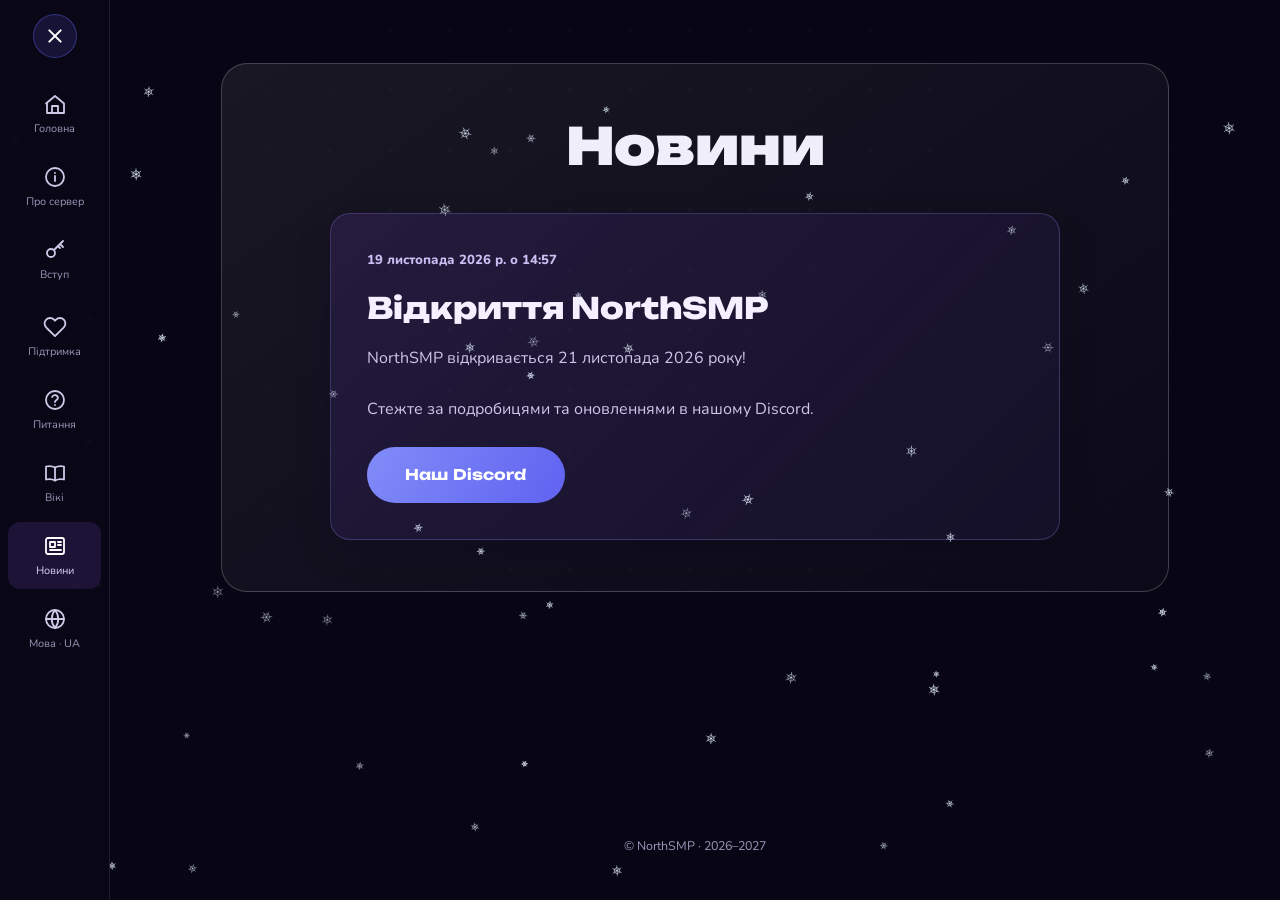
==== news.html @ 85a61bb6 "Update and rename gazeta.html to news.html" ====
<!DOCTYPE html>
<html lang="uk">
<head>
<meta charset="UTF-8"><meta name="viewport" content="width=device-width, initial-scale=1.0">
<title>Новини NorthSMP</title><meta name="theme-color" content="#0a0816"><link rel="icon" href="logo.png" type="image/png">
<link rel="preconnect" href="https://fonts.googleapis.com"><link rel="preconnect" href="https://fonts.gstatic.com" crossorigin>
<link href="https://fonts.googleapis.com/css2?family=Nunito:wght@400;600;700;800&family=Unbounded:wght@500;700;900&display=swap" rel="stylesheet">
<link rel="stylesheet" href="style.css">
</head>
<body data-page="news">
<canvas id="snow" aria-hidden="true"></canvas><div class="grain" aria-hidden="true"></div>
<div id="siteNavigation"></div>
<div class="content-shell">
<main class="content-card news-page">
<h1 data-page-i18n="heading">Новини</h1>
<section class="news-feed" id="newsList" aria-label="Новини NorthSMP" data-news-label>
  <!-- Новини автоматично з'являються тут із файлу news-data.js. -->
</section>
</main>
<footer>© NorthSMP · 2026–2027</footer>
</div>
<script src="navigation.js"></script><script src="content.js"></script><script src="news-data.js"></script><script src="news-render.js"></script><script src="snowflakes.js"></script>
</body></html>
---- style.css ----
:root{--bg:#080614; --text:#f1eefc; --dim:#9d97bb; --violet:#8b5cf6; --violet-l:#c4b5fd; --violet-d:#5b21b6; --amber:#818cf8; --orange:#6366f1; --cyan:#22d3ee; --pink:#f472b6; --green:#4ade80; --edge:rgba(255,255,255,.09); --edge-top:rgba(255,255,255,.2); --glass:linear-gradient(145deg,rgba(255,255,255,.07),rgba(255,255,255,.02)); --ease:cubic-bezier(.22,1,.36,1); --spring:cubic-bezier(.175,.885,.32,1.275); --fh:'Unbounded','Arial Black',system-ui,sans-serif; --fb:'Nunito',system-ui,sans-serif;}
*{margin:0;padding:0;box-sizing:border-box}
html{scroll-behavior:smooth;scroll-padding-top:100px}
body{background:var(--bg);color:var(--text);font-family:var(--fb);line-height:1.6;overflow-x:hidden;-webkit-font-smoothing:antialiased}
a{color:inherit;text-decoration:none}
img{display:block;max-width:100%}
button{font:inherit;color:inherit;background:none;border:0;cursor:pointer}
::selection{background:var(--violet);color:#fff}
.grain{position:fixed;inset:0;z-index:-2;pointer-events:none;opacity:.55; background-image:url("data:image/svg+xml,%3Csvg width='60' height='60' viewBox='0 0 60 60' xmlns='http://www.w3.org/2000/svg'%3E%3Cpath d='M30 28v4M28 30h4' stroke='%23b8aee8' stroke-opacity='.10' stroke-width='1.200'/%3E%3C/svg%3E"); mask-image:radial-gradient(ellipse at 50% 30%,#000 20%,transparent 80%);-webkit-mask-image:radial-gradient(ellipse at 50% 30%,#000 20%,transparent 80%)}
#snow{position:fixed;inset:0;width:100%;height:100%;z-index:60;pointer-events:none}
.glass{background:var(--glass);backdrop-filter:blur(22px) saturate(170%);-webkit-backdrop-filter:blur(22px) saturate(170%); border:1px solid var(--edge);border-top-color:var(--edge-top); box-shadow:0 10px 40px rgba(0,0,0,.35),inset 0 1px 0 rgba(255,255,255,.08)}
.spot{position:relative;overflow:hidden}
.spot::after{content:"";position:absolute;inset:0;pointer-events:none;opacity:0;transition:opacity .35s; background:radial-gradient(380px circle at var(--mx,50%) var(--my,50%),rgba(167,139,250,.22),transparent 60%)}
.spot:hover::after{opacity:1}
.nav{height:54px;border-radius:999px;padding:0 10px;display:flex;align-items:center}
.lang{font-weight:700;font-size:.85rem;padding:8px 15px;border-radius:999px;color:#cfc9e8;white-space:nowrap;transition:.25s}
.lang:hover{background:rgba(255,255,255,.09);color:#fff}
.status{height:54px;padding:0 22px;border-radius:999px;display:flex;align-items:center;gap:9px;font-weight:800;font-size:.85rem;flex:none;white-space:nowrap}
.burger{display:none;width:38px;height:38px;border-radius:50%;position:relative;background:rgba(255,255,255,.07);border:1px solid var(--edge);transition:.3s}
.burger i{position:absolute;left:11px;right:11px;height:2px;border-radius:2px;background:#fff;transition:.35s var(--ease)}
.burger i:nth-child(1){top:13px}
.burger i:nth-child(2){top:18px}
.burger i:nth-child(3){top:23px}
.burger[aria-expanded=true]{background:rgba(99,102,241,.15);border-color:rgba(99,102,241,.4)}
.burger[aria-expanded=true] i:nth-child(1){top:18px;transform:rotate(45deg)}
.burger[aria-expanded=true] i:nth-child(2){opacity:0;transform:scaleX(.2)}
.burger[aria-expanded=true] i:nth-child(3){top:18px;transform:rotate(-45deg)}
.drop{position:fixed;top:84px;left:16px;right:16px;max-width:360px;margin:0 auto;z-index:99;display:flex;flex-direction:column;gap:2px;padding:10px; background:rgba(14,11,30,.92);backdrop-filter:blur(30px);-webkit-backdrop-filter:blur(30px);border:1px solid var(--edge);border-top-color:var(--edge-top);border-radius:22px;box-shadow:0 24px 60px rgba(0,0,0,.6); opacity:0;pointer-events:none;transform:translateY(-10px) scale(.98);transition:.3s var(--ease)}
.drop.open{opacity:1;pointer-events:auto;transform:none}
.drop>*{opacity:0;transform:translateX(-10px);transition:.3s var(--ease)}
.drop.open>*{opacity:1;transform:none}
.drop.open>*:nth-child(1){transition-delay:.04s}
.drop.open>*:nth-child(2){transition-delay:.08s}
.drop.open>*:nth-child(3){transition-delay:.12s}
.drop.open>*:nth-child(4){transition-delay:.16s}
.drop.open>*:nth-child(5){transition-delay:.2s}
.drop.open>*:nth-child(7){transition-delay:.26s}
.drop.open>*:nth-child(8){transition-delay:.3s}
.drop a{display:block;text-align:left;padding:13px 18px;border-radius:14px;font-weight:700;color:#d6d0ee}
.drop a:hover{background:rgba(255,255,255,.07);color:#fff}
.drop .drop-hot{color:var(--amber);border:1px solid rgba(129,140,248,.3);background:linear-gradient(135deg,rgba(129,140,248,.12),rgba(99,102,241,.08));margin-top:4px}
.btn{position:relative;overflow:hidden;display:inline-flex;align-items:center;justify-content:center;gap:10px;padding:16px 38px;border-radius:999px;color:#fff; font-family:var(--fh);font-weight:700;font-size:.92rem;letter-spacing:.01em; background:linear-gradient(120deg,#818cf8,#6366f1 45%,#8b5cf6);background-size:200% 200%; box-shadow:0 12px 40px rgba(99,102,241,.35),0 0 0 1px rgba(129,140,248,.25);transition:transform .3s var(--spring),box-shadow .3s}
.btn::before{content:"";position:absolute;top:0;left:-80%;width:50%;height:100%;background:linear-gradient(100deg,transparent,rgba(255,255,255,.55),transparent);transform:skewX(-22deg);transition:left .7s var(--ease)}
.btn:hover{transform:translateY(-3px) scale(1.03);box-shadow:0 18px 50px rgba(139,92,246,.45),0 0 0 1px rgba(129,140,248,.35)}
.btn:hover::before{left:130%}
.btn.ghost{background:rgba(255,255,255,.05);color:var(--text);font-family:var(--fb);font-weight:800;font-size:.95rem; border:1px solid var(--edge-top);backdrop-filter:blur(14px);box-shadow:none}
.btn.ghost:hover{background:linear-gradient(120deg,var(--violet),var(--orange));border-color:transparent;box-shadow:0 12px 34px rgba(139,92,246,.4)}
.hero{min-height:100vh;display:grid;place-items:center;text-align:center;padding:130px 22px 60px;position:relative}
.hero-in{display:flex;flex-direction:column;align-items:center;max-width:760px}
.kicker{font-weight:800;letter-spacing:.32em;text-transform:uppercase;font-size:.82rem;color:var(--violet-l);}
.hero-title{font-family:var(--fh);font-weight:900;font-size:clamp(2.8rem,10.5vw,6.6rem);line-height:1.05;letter-spacing:-.035em;margin:8px 0 26px; background:linear-gradient(110deg,#fff3c4 0%,#818cf8 25%,#6366f1 50%,#c4b5fd 78%,#fff3c4 100%);background-size:260% 100%; -webkit-background-clip:text;background-clip:text;-webkit-text-fill-color:transparent; filter:none;}
.badge{display:inline-flex;align-items:center;gap:8px;padding:9px 22px;border-radius:999px;font-weight:800;font-size:.8rem;letter-spacing:.08em;text-transform:uppercase;color:var(--amber); background:rgba(129,140,248,.08);border:1px solid rgba(129,140,248,.35);transition:.3s;}
.badge b{opacity:.7;font-weight:700}
.badge:hover{background:rgba(129,140,248,.18);box-shadow:0 0 28px rgba(129,140,248,.25);transform:translateY(-2px)}
.hero-sub{max-width:520px;margin:26px 0 34px;font-size:1.12rem;color:var(--dim);}
.hero-cta{display:flex;gap:14px;flex-wrap:wrap;justify-content:center;}
.section{max-width:1200px;margin:0 auto;padding:110px 24px}
.divider{height:1px;max-width:800px;margin:0 auto;background:linear-gradient(90deg,transparent,rgba(139,92,246,.4),rgba(99,102,241,.3),transparent)}
.h2{font-family:var(--fh);font-weight:700;text-align:center;font-size:clamp(1.55rem,3.6vw,2.4rem);letter-spacing:-.02em;margin-bottom:56px; background:linear-gradient(90deg,#fff 0%,var(--amber) 30%,var(--violet-l) 60%,#fff 100%);background-size:300% 100%; -webkit-background-clip:text;background-clip:text;-webkit-text-fill-color:transparent;}
.reveal{opacity:0;transform:translateY(42px);transition:opacity .8s var(--ease),transform .8s var(--ease);transition-delay:calc(var(--d,0) * 110ms)}
.reveal.in{opacity:1;transform:none}
.grid4{display:grid;grid-template-columns:repeat(auto-fit,minmax(250px,1fr));gap:22px}
.card{border-radius:26px;padding:34px 30px 36px;transition:transform .45s var(--spring),border-color .3s,box-shadow .4s}
.card:hover{transform:translateY(-12px) scale(1.02);border-color:rgba(139,92,246,.55);box-shadow:0 28px 70px rgba(124,58,237,.28),0 0 0 1px rgba(139,92,246,.2)}
.ico{width:60px;height:60px;border-radius:18px;display:grid;place-items:center;margin-bottom:22px;color:var(--amber); background:linear-gradient(135deg,rgba(129,140,248,.14),rgba(139,92,246,.14));border:1px solid rgba(129,140,248,.25);transition:.45s var(--spring)}
.ico svg{width:30px;height:30px}
.card:hover .ico{transform:scale(1.14) rotate(-8deg);box-shadow:0 0 30px rgba(129,140,248,.3)}
.card h3{font-family:var(--fh);font-size:1.12rem;font-weight:700;margin-bottom:10px;color:#c4b5fd;transition:.3s}
.card:hover h3{color:var(--orange)}
.card p{color:var(--dim);font-size:.95rem;line-height:1.75;transition:.3s}
.card:hover p{color:var(--text)}
.hand{display:flex;flex-wrap:wrap;justify-content:center;gap:16px 10px;perspective:1400px;padding:30px 0 10px;min-height:300px}
.twin{display:grid;grid-template-columns:repeat(auto-fit,minmax(290px,1fr));gap:26px;max-width:940px;margin:0 auto}
.promo{position:relative;border-radius:30px;padding:1.5px;overflow:hidden;background:rgba(255,255,255,.06);transition:transform .4s var(--spring),box-shadow .4s}
.promo::before{content:"";position:absolute;inset:-60%;background:conic-gradient(from 0deg,transparent 0 55%,var(--violet) 72%,var(--cyan) 82%,transparent 100%);}
.promo.hot::before{background:conic-gradient(from 0deg,transparent 0 55%,var(--orange) 72%,var(--amber) 82%,transparent 100%)}
.promo:hover{transform:translateY(-8px);box-shadow:0 26px 70px rgba(124,58,237,.3)}
.promo.hot:hover{box-shadow:0 26px 70px rgba(99,102,241,.28)}
.promo-in{position:relative;border-radius:29px;padding:44px 34px 40px;text-align:center;display:flex;flex-direction:column;align-items:center;gap:16px;height:100%; background:linear-gradient(160deg,#171030,#0c0919)}
.promo-ico{width:66px;height:66px;border-radius:50%;display:grid;place-items:center;color:var(--violet-l);background:rgba(139,92,246,.14);border:1px solid rgba(139,92,246,.35);box-shadow:0 0 30px rgba(139,92,246,.25)}
.promo-ico svg{width:30px;height:30px}
.promo-ico.heart{color:#ff6b81;background:rgba(239,68,68,.12);border-color:rgba(239,68,68,.35);box-shadow:0 0 30px rgba(239,68,68,.25);}
.promo h3{font-family:var(--fh);font-size:1.4rem;font-weight:700}
.promo p{color:var(--dim);max-width:340px;flex:1;line-height:1.75}
.promo .btn{margin-top:8px}
.faq{max-width:780px;margin:0 auto;display:grid;gap:14px}
.q{border-radius:20px;overflow:hidden;transition:border-color .3s,box-shadow .3s,transform .3s}
.q:hover{border-color:rgba(139,92,246,.4);transform:translateX(4px)}
.q.open{border-color:rgba(99,102,241,.5);box-shadow:0 16px 50px rgba(99,102,241,.14),inset 0 1px 0 rgba(255,255,255,.1)}
.q button{width:100%;display:flex;align-items:center;justify-content:space-between;gap:18px;padding:22px 26px;text-align:left;font-weight:800;font-size:1rem}
.q i{flex:none;width:30px;height:30px;border-radius:50%;position:relative;background:rgba(129,140,248,.1);border:1px solid rgba(129,140,248,.3);transition:.4s var(--spring)}
.q i::before,.q i::after{content:"";position:absolute;left:8px;right:8px;top:13px;height:2px;border-radius:2px;background:var(--amber);transition:.3s}
.q i::after{transform:rotate(90deg)}
.q.open i{transform:rotate(180deg);background:rgba(99,102,241,.2)}
.q.open i::after{transform:rotate(0)}
.ans{display:grid;grid-template-rows:0fr;transition:grid-template-rows .45s var(--ease)}
.q.open .ans{grid-template-rows:1fr}
.ans>div{overflow:hidden}
.ans p{padding:0 26px 24px;color:var(--dim);line-height:1.75}
.footer{border-top:1px solid var(--edge);background:linear-gradient(0deg,rgba(6,4,14,.85),transparent);padding:64px 24px 36px}
.foot-grid{max-width:1100px;margin:0 auto;display:grid;grid-template-columns:1.6fr 1fr 1fr 1fr;gap:36px}
.foot-logo{display:flex;align-items:center;gap:12px;font-family:var(--fh);font-weight:900;font-size:1.25rem}
.foot-logo img{width:38px;height:38px;image-rendering:pixelated;filter:none;}
.foot-logo b{color:var(--violet-l)}
.foot-brand p{margin-top:12px;color:var(--dim);font-size:.9rem;max-width:260px}
.foot-col{display:flex;flex-direction:column;gap:9px}
.foot-col h4{font-family:var(--fh);font-size:.74rem;letter-spacing:.14em;text-transform:uppercase;color:var(--amber);margin-bottom:4px}
.foot-col a{color:var(--dim);font-size:.92rem;font-weight:600;transition:.25s;width:fit-content}
.foot-col a:hover{color:#fff;transform:translateX(4px)}
.foot-bottom{max-width:1100px;margin:44px auto 0;padding-top:24px;border-top:1px solid var(--edge);display:flex;justify-content:space-between;flex-wrap:wrap;gap:10px;color:var(--dim);font-size:.88rem}
.legal{max-width:1100px;margin:16px auto 0;font-size:.68rem;letter-spacing:.06em;text-transform:uppercase;opacity:.45;color:var(--dim)}
.toast{position:fixed;left:50%;bottom:30px;z-index:150;transform:translate(-50%,30px);opacity:0;pointer-events:none;padding:12px 24px;border-radius:999px;font-weight:800;font-size:.9rem; background:rgba(20,14,40,.95);border:1px solid rgba(129,140,248,.5);box-shadow:0 14px 40px rgba(0,0,0,.5);transition:.35s var(--spring)}
.toast.show{opacity:1;transform:translate(-50%,0)}
@media(max-width:1020px){.burger{display:block}
.nav{padding:0 8px}
.status{height:54px;padding:0 16px}
.foot-grid{grid-template-columns:1fr 1fr}
.foot-brand{grid-column:1/-1}

}@media(max-width:600px){.section{padding:80px 18px}
.h2{margin-bottom:40px}
.badge{font-size:.68rem;padding:8px 14px;letter-spacing:.05em}
.btn{padding:14px 28px;font-size:.85rem}
.hand{gap:14px 10px}
.promo-in{padding:36px 24px}
.q button{padding:18px 18px;font-size:.95rem}
.ans p{padding:0 18px 20px}
.foot-grid{grid-template-columns:1fr}

}@media(prefers-reduced-motion:reduce){*,*::before,*::after{transition-duration:.01ms!important}
html{scroll-behavior:auto}
.reveal{opacity:1;transform:none}

}.reveal{opacity:1!important;transform:none!important;transition:none!important}
.spot::after,.btn::before,.promo::before{display:none!important}
#status{display:none!important}
.hero{display:flex;flex-direction:row;align-items:center;justify-content:space-between;gap:clamp(32px,6vw,96px);text-align:left;min-height:100vh;padding:130px clamp(22px,6vw,90px) 60px}
.hero-in{align-items:flex-start;max-width:640px;flex:1;min-width:0}
.hero-sub{margin-left:0;margin-right:0}
.hero-art{position:relative;width:min(36vw,420px);aspect-ratio:1;flex:none;display:grid;place-items:center}
.hero-art img{width:58%;image-rendering:pixelated;position:relative;z-index:1}
body{padding-left:110px;transition:padding-left .35s var(--ease)}
body.side-collapsed{padding-left:0}
.side.drop{position:fixed;top:0;left:0;bottom:0;right:auto;width:110px;max-width:none;margin:0;padding:80px 8px 24px;border-radius:0;z-index:1000;display:flex;flex-direction:column;align-items:center;gap:6px;opacity:1;pointer-events:auto;transform:none;background:rgba(10,8,22,.85);backdrop-filter:blur(30px) saturate(160%);-webkit-backdrop-filter:blur(30px) saturate(160%);border:0;border-right:1px solid var(--edge);box-shadow:none;transition:transform .35s var(--ease)}
.side.drop.collapsed{transform:translateX(-105%)}
.side.drop>*{opacity:1;transform:none;transition:none}
.side.drop .side-item{display:flex;flex-direction:column;align-items:center;gap:6px;width:100%;padding:12px 4px;border-radius:12px;background:none;border:0;color:#cfc9e8;text-align:center;font:inherit;cursor:pointer}
.side.drop .side-item:hover{background:rgba(255,255,255,.07);color:#fff}
.side.drop .side-item svg{width:24px;height:24px;fill:none;stroke:currentColor;stroke-width:1.8;stroke-linecap:round;stroke-linejoin:round}
.side.drop .side-item small{font-size:.68rem;line-height:1.2;color:var(--dim)}
.side.drop .drop-hot{color:#ff6b81}
.side.drop .drop-hot svg{fill:currentColor;stroke:none}
.side.drop .drop-hot small{color:var(--dim)}
.burger{display:flex!important;flex-direction:column;align-items:center;justify-content:center;gap:5px;position:fixed;top:14px;left:14px;z-index:1001;width:44px;height:44px;padding:0;border-radius:50%;background:rgba(255,255,255,.07);border:1px solid var(--edge)}
.burger i{position:static!important;display:block;width:18px;height:2px;border-radius:2px;background:#fff;transform:none;opacity:1;transition:transform .3s var(--ease),opacity .2s}
.burger[aria-expanded=true] i:nth-child(1){transform:translateY(7px) rotate(45deg)}
.burger[aria-expanded=true] i:nth-child(2){opacity:0}
.burger[aria-expanded=true] i:nth-child(3){transform:translateY(-7px) rotate(-45deg)}
.btn,.btn:hover{box-shadow:none!important}
.twin{grid-template-columns:repeat(auto-fit,minmax(290px,1fr));gap:20px;max-width:940px;margin:0 auto}
.promo{position:relative;padding:0;border-radius:18px;overflow:hidden;background:#110e22;border:1px solid rgba(255,255,255,.08);box-shadow:none;transition:border-color .2s}
.promo:hover{transform:none;box-shadow:none;border-color:rgba(139,92,246,.45)}
.promo-in{padding:34px 30px;text-align:left;align-items:flex-start;gap:14px;height:auto}
.promo h3{font-size:1.3rem}
.promo p{max-width:none;flex:1;text-align:left}
.promo-ico{width:52px;height:52px;border-radius:14px;box-shadow:none;background:rgba(139,92,246,.14);border:0}
.promo-ico.heart{background:rgba(239,68,68,.12);box-shadow:none;}
.promo .btn{width:100%;margin-top:auto;justify-content:center}
.promo:not(.hot) .btn:hover{background:#22d3ee!important;color:#06121a!important;transform:none}
@media (max-width:960px){body{padding-left:0}
.hero{flex-direction:column;text-align:center;padding-top:110px}
.hero-in{align-items:center}
.hero-sub{margin-left:auto;margin-right:auto}
.hero-art{width:62vw}
.side.drop{transform:translateX(-105%);width:120px;box-shadow:12px 0 40px rgba(0,0,0,.45)}
.side.drop.open{transform:none}

}.side.drop .drop-hot{color:#cfc9e8}
.side.drop .drop-hot:hover{color:#fff}
.side.drop .drop-hot svg{fill:none;stroke:currentColor}
.promo-ico.heart{color:var(--violet-l);background:rgba(139,92,246,.14);border:0}
.burger{left:calc(55px - 22px)!important}
@media (max-width:960px){.burger{left:calc(60px - 22px)!important}
 }.about-more{margin-top:34px;text-align:center;color:var(--dim);font-size:1.05rem;max-width:720px;margin-left:auto;margin-right:auto;line-height:1.7}
.hero-cta{display:flex;gap:14px;flex-wrap:wrap}
.hero-cta .btn{position:relative;overflow:hidden;transition:transform .25s var(--ease),background .35s,border-color .35s,color .35s}
.hero-cta .btn::before{display:block!important;content:"";position:absolute;top:0;left:-80%;width:50%;height:100%;background:linear-gradient(100deg,transparent,rgba(255,255,255,.35),transparent);transform:skewX(-22deg);transition:left .7s var(--ease);pointer-events:none}
.hero-cta .btn:hover{transform:translateY(-3px)}
.hero-cta .btn:hover::before{left:130%}
.hero-cta .btn:active{transform:translateY(0) scale(.97)}
.hero-cta .btn.ghost:hover{background:rgba(139,92,246,.22);border-color:rgba(139,92,246,.7);color:#fff}
.q i{background:none;border:0;width:14px;height:14px;margin-right:6px;transform:none}
.q i::before{left:auto;right:auto;top:auto;width:10px;height:10px;height:10px;border-right:2px solid var(--amber);border-bottom:2px solid var(--amber);background:none;border-radius:0;transform:rotate(45deg);transition:transform .35s var(--ease);left:2px;top:0}
.q i::after{display:none}
.q.open i{transform:none;background:none}
.q.open i::before{transform:rotate(-135deg);top:6px}


.hero-title{background:linear-gradient(90deg,#a5b4fc,#6366f1,#c4b5fd,#818cf8,#a5b4fc);background-size:300% auto;-webkit-background-clip:text;background-clip:text;-webkit-text-fill-color:transparent;color:transparent;animation:shine 6s linear infinite}
@keyframes shine{to{background-position:300% center}}
@media (prefers-reduced-motion:reduce){.hero-title{animation:none}}
.ad-bar{position:absolute;top:24px;left:50%;transform:translateX(-50%);width:min(1100px,calc(100% - 60px));height:96px;display:flex;align-items:center;justify-content:center;border:1px dashed rgba(139,92,246,.45);border-radius:14px;text-align:center;color:var(--dim);font-size:1rem;letter-spacing:.02em;z-index:1}
@media (max-width:960px){.ad-bar{top:16px;width:calc(100% - 32px);height:72px;font-size:.9rem}}


/* Точкові зміни поверх оригінального дизайну NorthSMP. */
.secret-logo{background:none;border:0;cursor:pointer;color:inherit;text-align:inherit}
.secret-logo:focus-visible{outline:0}.secret-logo:focus-visible img{filter:drop-shadow(0 0 12px #a5b4fc)}
.hero-art.secret-logo{padding:0}
.foot-logo.secret-logo{width:fit-content;padding:0}
.easter-egg[hidden],.easter-screen video[hidden],.easter-screen canvas[hidden]{display:none!important}
.easter-egg{position:fixed;inset:0;z-index:2500;background:rgba(5,4,12,.94);backdrop-filter:blur(15px);-webkit-backdrop-filter:blur(15px);display:flex;flex-direction:column;align-items:center;justify-content:center;gap:16px;padding:22px;overflow-y:auto}
.easter-egg-head{display:flex;align-items:center;justify-content:space-between;width:min(710px,100%);gap:18px;font:800 .92rem var(--fh);color:#eee8ff}
.easter-close{font:700 32px/1 var(--fb);width:42px;height:42px;display:grid;place-items:center;border-radius:50%;background:rgba(255,255,255,.12);border:1px solid rgba(255,255,255,.3)}
.easter-close:hover{background:#6d28d9}
.easter-videos{display:flex;justify-content:center;gap:16px;width:100%;max-width:710px;min-height:0}
.easter-video{width:min(44%,330px);display:flex;flex-direction:column;gap:0;min-width:0;transform:rotate(-1.5deg)}
.easter-video:nth-child(2){transform:rotate(1.5deg)}
.easter-screen{border:3px solid #fff;border-radius:20px;overflow:hidden;background:#241b3e;aspect-ratio:9/16;min-height:0;box-shadow:0 14px 58px rgba(111,25,228,.6),0 0 0 5px rgba(158,116,255,.12);position:relative}
.easter-screen canvas,.easter-screen video{display:block;width:100%;height:100%;object-fit:cover}
.easter-hint{font-size:.83rem;color:#bfb4d5}
body.egg-open{overflow:hidden}
@media(max-width:600px){.easter-egg{padding:12px;gap:12px}.easter-egg-head{font-size:.72rem}.easter-videos{gap:9px}.easter-video{width:calc(50% - 5px);gap:0}.easter-screen{border-width:2px;border-radius:12px}.easter-hint{font-size:.72rem}}
@media(prefers-reduced-motion:reduce){.easter-video{transform:none!important}}

/* Додаткові пункти Вікі та Новини: прокручувана панель на невисоких екранах. */
.side.drop{overflow-y:auto;overflow-x:hidden;overscroll-behavior:contain;scrollbar-width:thin;scrollbar-color:rgba(196,181,253,.32) transparent}
.side.drop .side-item{flex-shrink:0}
@media (max-height:650px){.side.drop{padding-top:66px;padding-bottom:12px;gap:2px}.side.drop .side-item{padding-top:8px;padding-bottom:8px}}

/* Вбудовані YouTube-відео: центральна вертикальна обрізка 16:9 до 9:16. */
.easter-screen iframe{position:absolute;top:0;left:50%;transform:translateX(-50%);width:316%;height:100%;border:0;background:#140f23}
.easter-source{align-self:center;font-size:.72rem;font-weight:700;color:#e3d9ff;text-decoration:underline;text-underline-offset:3px}
.easter-source:hover{color:white}
@media(max-width:600px){.easter-source{font-size:.59rem;text-align:center}}

/* Відкриття з диска (file://): замість помилки YouTube 153 — підказка. */
.easter-screen iframe[hidden],.easter-local-notice[hidden]{display:none!important}
.easter-local-notice{position:absolute;inset:0;display:flex;flex-direction:column;gap:16px;align-items:center;justify-content:center;text-align:center;padding:clamp(12px,3vw,26px);background:linear-gradient(145deg,#22123f,#3c1891 52%,#160d2b);color:#f5efff;font:700 clamp(.7rem,1.4vw,.9rem)/1.55 var(--fb)}
.easter-local-notice strong{font:800 clamp(.78rem,2vw,1.1rem)/1.3 var(--fh)}
.easter-local-notice span:last-child{opacity:.86;max-width:18ch}
.easter-notice-icon{display:grid;place-items:center;width:52px;height:52px;border-radius:50%;background:#ffffff1a;border:1px solid #ffffff50;font-size:1.4rem;color:#ded0ff}
@media(max-width:600px){.easter-local-notice{gap:9px;font-size:.63rem}.easter-notice-icon{width:38px;height:38px;font-size:1rem}}

.side.drop .side-item.active{background:rgba(139,92,246,.15);color:#fff}
.side.drop .side-item.active small{color:#ddd3ff}
.side.drop .side-item:focus-visible,.burger:focus-visible{outline:2px solid var(--violet-l);outline-offset:-2px}
/* Єдиний макет Вікі та Новин зі спільною бічною панеллю. */
.content-shell{width:min(100%,1060px);min-height:100vh;margin:0 auto;padding:clamp(108px,13vh,156px) clamp(20px,5vw,56px) 24px;display:flex;flex-direction:column;gap:clamp(52px,12vh,100px)}
.content-card{align-self:stretch;background:var(--glass);border:1px solid var(--edge-top);border-radius:26px;text-align:center;padding:clamp(34px,6vw,80px) clamp(18px,5vw,52px)}
.content-card h1{font:900 clamp(1.9rem,5vw,3.2rem)/1.24 var(--fh);margin-bottom:22px}
.content-card p{max-width:610px;margin:0 auto 28px;color:var(--dim);font-size:1.06rem;line-height:1.8}
.content-tag{display:inline-block;border:1px solid rgba(139,92,246,.26);border-radius:999px;padding:8px 14px;background:rgba(139,92,246,.15);color:var(--violet-l);font-weight:900;font-size:.8rem;margin-bottom:22px}
.content-shell footer{margin-top:auto;text-align:center;color:var(--dim);font-size:.78rem;padding:20px}
@media(max-width:960px){.content-shell{padding-top:116px;gap:60px}}
@media(max-width:390px){.content-card p{font-size:.96rem}}

/* Газета: перша новина, збережена у спільному дизайні NorthSMP. */
.news-page .news-feed{max-width:730px;margin:35px auto 0;text-align:left}
.news-entry{border:1px solid rgba(167,139,250,.25);border-radius:20px;padding:clamp(22px,4vw,36px);background:linear-gradient(135deg,rgba(111,67,211,.16),rgba(25,20,47,.72));box-shadow:0 14px 35px rgba(10,7,32,.2)}
.news-entry-meta{display:flex;flex-wrap:wrap;align-items:center;gap:10px 16px;color:#cabff3;font-size:.82rem;font-weight:800;margin-bottom:18px}
.news-entry-kind{border:1px solid rgba(167,139,250,.38);border-radius:999px;padding:6px 12px;background:rgba(139,92,246,.17)}
.news-entry h2{font:800 clamp(1.25rem,3.5vw,1.85rem)/1.35 var(--fh);color:#f5f0ff;margin:0 0 16px}
.news-entry p{max-width:none;margin:0 0 24px;color:#d0c6eb;font-size:1rem;line-height:1.7}
.news-discord{display:inline-flex;justify-content:center}
@media(max-width:600px){.news-page .news-feed{margin-top:26px}.news-entry{padding:22px 18px}.news-entry-meta{font-size:.76rem}}

/* Вікі та Новини: лаконічні сторінки без вступних написів. */
body[data-page="wiki"] .content-shell,
body[data-page="news"] .content-shell{padding-top:clamp(48px,7vh,84px)}
body[data-page="wiki"] .content-card,
body[data-page="news"] .content-card{padding-top:clamp(28px,4vw,52px);padding-bottom:clamp(30px,4vw,54px)}
body[data-page="wiki"] .content-card h1,
body[data-page="news"] .content-card h1{margin:0}
.news-page .news-feed{margin-top:clamp(22px,3vw,34px)}
@media(max-width:960px){
  body[data-page="wiki"] .content-shell,body[data-page="news"] .content-shell{padding-top:74px}
}

/* Окремі новинні публікації з файла news-data.js. */
.news-page .news-feed{display:flex;flex-direction:column;gap:22px}
.news-entry-images{display:grid;grid-template-columns:repeat(auto-fit,minmax(min(100%,235px),1fr));gap:12px;margin:8px 0 22px}
.news-entry-photo{margin:0;min-width:0}
.news-entry-photo img{display:block;width:100%;height:auto;aspect-ratio:16/10;object-fit:cover;border:1px solid rgba(167,139,250,.22);border-radius:14px;background:#1d1734}
.news-entry-photo figcaption{color:#bfb3da;font-size:.83rem;line-height:1.5;margin-top:6px}
.news-entry-video{margin:12px 0 22px;aspect-ratio:16/9;border:1px solid rgba(167,139,250,.24);border-radius:14px;overflow:hidden;background:#0b091a}
.news-entry-video iframe{display:block;width:100%;height:100%;border:0}
.news-entry-actions{display:flex;flex-wrap:wrap;gap:12px;margin-top:10px}
.news-entry-actions .btn{margin:0}
.news-empty{margin:0 auto!important}
@media(max-width:500px){.news-entry-images{grid-template-columns:1fr}}

/* Мобільна головна: логотип над назвою NorthSMP, а не після кнопок. */
@media (max-width:600px) {
  .hero { justify-content:center; gap:8px; padding-top:112px; padding-bottom:32px; }
  .hero-art.secret-logo { order:-1; width:clamp(150px,46vw,205px); margin:0 auto 3px; }
  .hero-in { flex:0 1 auto; width:100%; }
}

/* Вікі: розділи-посилання */
.wiki-sections{display:grid;grid-template-columns:repeat(auto-fit,minmax(min(100%,220px),1fr));gap:18px;margin-top:8px;text-align:left}
.wiki-section{display:block;padding:26px 24px;border-radius:20px;text-decoration:none;color:#f5f0ff;background:linear-gradient(135deg,rgba(111,67,211,.16),rgba(25,20,47,.72));border:1px solid rgba(167,139,250,.25);transition:transform .3s var(--spring),border-color .3s,box-shadow .3s}
.wiki-section:hover{transform:translateY(-6px);border-color:rgba(139,92,246,.55);box-shadow:0 20px 50px rgba(124,58,237,.28)}
.wiki-section h2{font:800 1.2rem/1.3 var(--fh);margin:0 0 8px;color:#c4b5fd}
.wiki-section p{margin:0;color:var(--dim);font-size:.92rem;line-height:1.6}
.wiki-back{display:inline-block;margin-top:28px}
.wiki-article{text-align:left}
.wiki-article h1{text-align:center}
.wiki-article .wiki-placeholder{max-width:none;margin:0 0 24px;color:#d0c6eb;font-size:1rem;line-height:1.7}

/* Вікі: вкладки всередині сторінки */
.wiki-tabs{display:flex;flex-wrap:wrap;justify-content:center;gap:12px;margin:8px 0 28px}
.wiki-tab{font-family:var(--fh);font-weight:700;font-size:.9rem;color:var(--text);padding:12px 26px;border-radius:999px;border:1px solid var(--edge-top);background:rgba(255,255,255,.05);cursor:pointer;transition:transform .3s var(--spring),background .3s,border-color .3s}
.wiki-tab:hover{transform:translateY(-2px);border-color:rgba(139,92,246,.55)}
.wiki-tab.active{color:#fff;border-color:transparent;background:linear-gradient(120deg,#818cf8,#6366f1 45%,#8b5cf6);box-shadow:0 10px 30px rgba(99,102,241,.35)}
.wiki-tab:focus-visible{outline:2px solid #c4b5fd;outline-offset:3px}
.wiki-panel{text-align:left;max-width:none;padding:26px 24px;border-radius:20px;background:linear-gradient(135deg,rgba(111,67,211,.16),rgba(25,20,47,.72));border:1px solid rgba(167,139,250,.25)}
.wiki-panel[hidden]{display:none}
.wiki-panel h2{font:800 1.3rem/1.3 var(--fh);margin:0 0 12px;color:#c4b5fd}
.wiki-panel p{max-width:none;margin:0;color:#d0c6eb;font-size:1rem;line-height:1.7}

/* Вікі: рецепти */
.recipe-search{margin:0 0 18px}
.recipe-search input{width:100%;padding:14px 20px;border-radius:999px;border:1px solid rgba(167,139,250,.38);background:rgba(15,11,35,.6);color:var(--text);font:600 1rem var(--fb)}
.recipe-search input:focus{outline:2px solid #c4b5fd;outline-offset:2px}
.recipe-list{display:grid;grid-template-columns:repeat(auto-fill,minmax(min(100%,240px),1fr));gap:16px}
.recipe{border:1px solid rgba(167,139,250,.25);border-radius:18px;padding:18px;background:rgba(15,11,35,.5)}
.recipe[hidden]{display:none}
.recipe h3{font:800 1.02rem/1.35 var(--fh);color:#f5f0ff;margin:0 0 12px}
.recipe img{display:block;width:100%;height:auto;border-radius:12px;margin-bottom:12px;image-rendering:pixelated;background:#2b2b2b}
.recipe p{margin:0;color:#d0c6eb;font-size:.92rem;line-height:1.6}
.recipe-empty{text-align:center;color:var(--dim);margin-top:18px}

/* Рецепти: вікно з картинкою */
.recipe-modal{position:fixed;inset:0;z-index:1000;background:rgba(5,4,12,.92);display:flex;align-items:center;justify-content:center;padding:clamp(12px,3vw,32px)}
.recipe-modal[hidden]{display:none}
.wb{position:relative;width:min(100%,960px);max-height:100%;overflow:auto;padding:clamp(22px,4vw,44px);border-radius:14px;box-sizing:border-box;background:#1d1733;border:1px solid rgba(167,139,250,.3);box-shadow:0 20px 60px rgba(0,0,0,.6)}
.wb-close{position:absolute;top:10px;right:12px;width:40px;height:40px;border:1px solid rgba(167,139,250,.45);border-radius:999px;background:rgba(255,255,255,.06);color:#fff;font:700 1.4rem/1 var(--fb);cursor:pointer}
.wb-close:hover{background:rgba(139,92,246,.4)}
.wb-title{font:800 clamp(1.2rem,3vw,1.7rem)/1.3 var(--fh);color:#f5f0ff;text-align:center;margin:0 0 22px;padding-right:40px}
.wb-img{display:block;width:min(100%,870px);height:auto;margin:0 auto;image-rendering:pixelated}
.wb-note{color:#d0c6eb;text-align:center;margin:0}

.recipe img{display:block;width:100%;height:auto;border-radius:10px;margin-bottom:12px;image-rendering:pixelated;background:#4f4f4f}
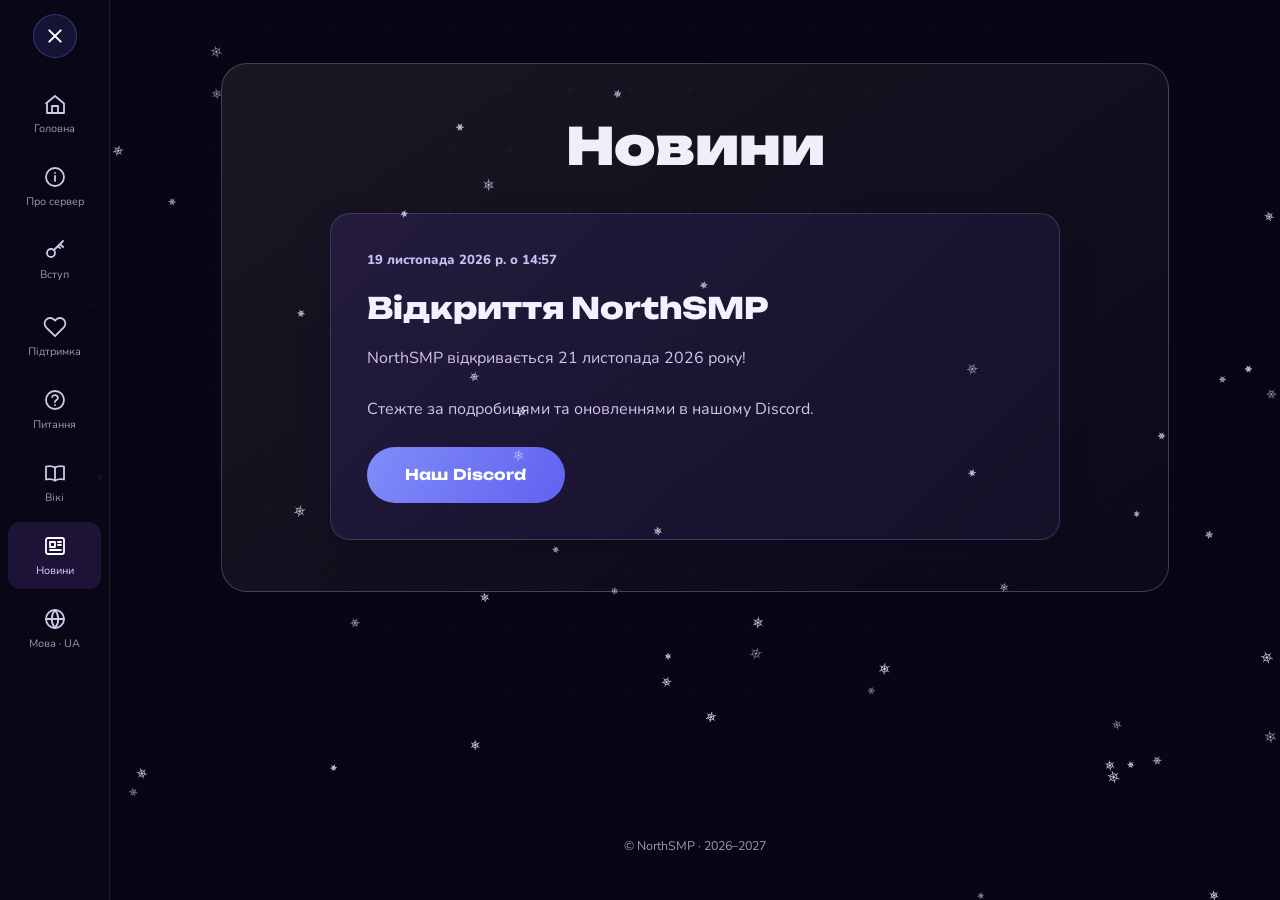
==== commit 60d027d9: "Update favicon and apple-touch-icon links in news.html" ====
--- a/news.html
+++ b/news.html
@@ -2,7 +2,7 @@
 <html lang="uk">
 <head>
 <meta charset="UTF-8"><meta name="viewport" content="width=device-width, initial-scale=1.0">
-<title>Новини NorthSMP</title><meta name="theme-color" content="#0a0816"><link rel="icon" href="logo.png" type="image/png">
+<title>Новини NorthSMP</title><meta name="theme-color" content="#0a0816"><link rel="icon" href="icon.png" type="image/png"><link rel="shortcut icon" href="favicon.ico"><link rel="apple-touch-icon" href="icon.png">
 <link rel="preconnect" href="https://fonts.googleapis.com"><link rel="preconnect" href="https://fonts.gstatic.com" crossorigin>
 <link href="https://fonts.googleapis.com/css2?family=Nunito:wght@400;600;700;800&family=Unbounded:wght@500;700;900&display=swap" rel="stylesheet">
 <link rel="stylesheet" href="style.css">
--- a/style.css
+++ b/style.css
@@ -342,3 +342,7 @@
 .wb-note{color:#d0c6eb;text-align:center;margin:0}
 
 .recipe img{display:block;width:100%;height:auto;border-radius:10px;margin-bottom:12px;image-rendering:pixelated;background:#4f4f4f}
+
+/* Іконка та сніговичок: пропорції зберігаються, нічого не розтягується */
+.foot-logo img{object-fit:contain}
+.hero-art img{width:auto;height:100%;max-width:100%;object-fit:contain}
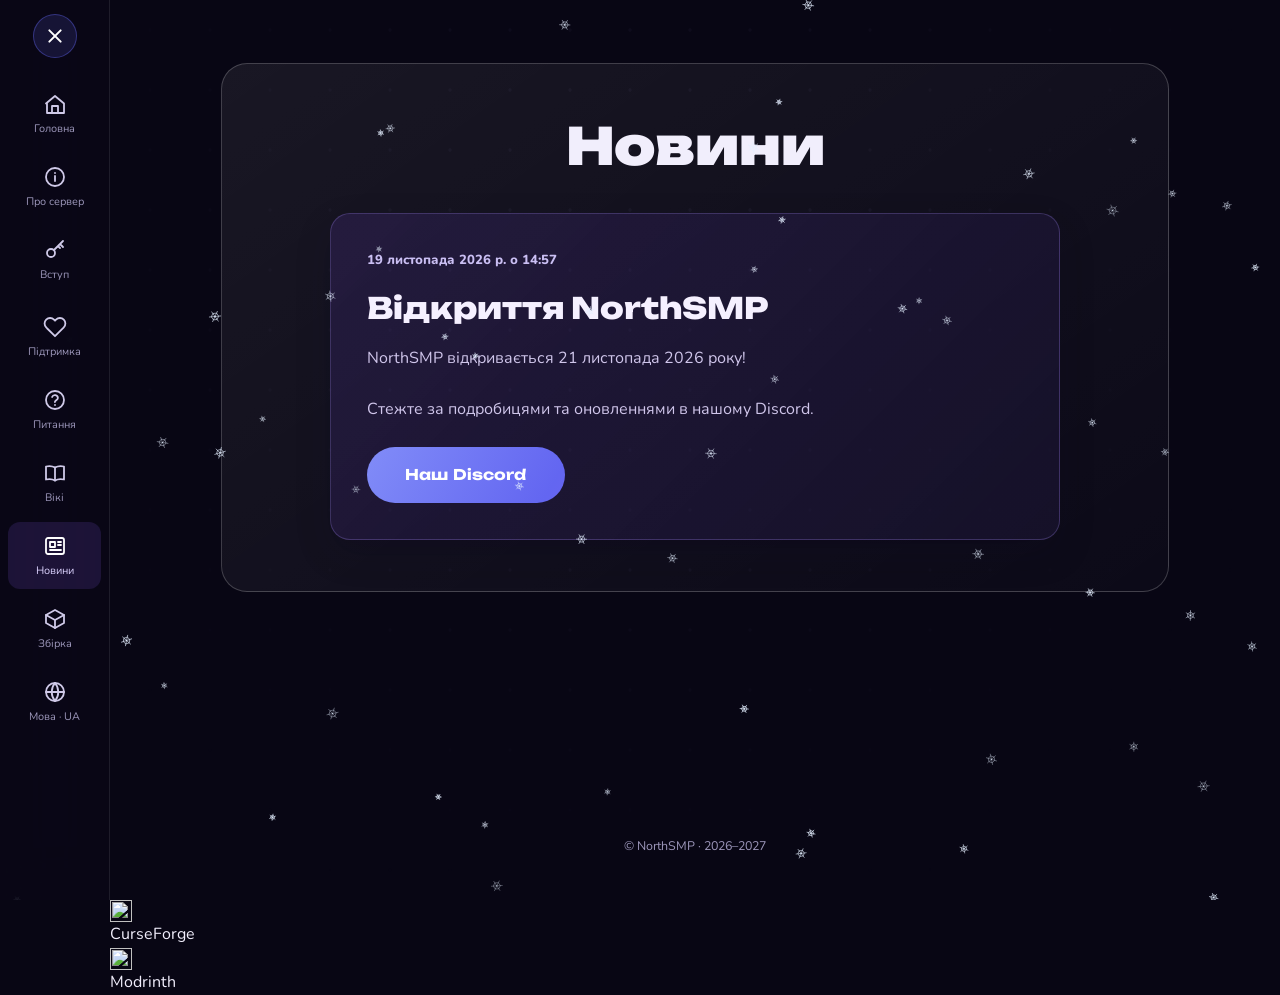
==== commit 67ac7a14: "Remove comment from news.html Removed comment about automatic news loading from news-data.js." ====
--- a/news.html
+++ b/news.html
@@ -14,7 +14,6 @@
 <main class="content-card news-page">
 <h1 data-page-i18n="heading">Новини</h1>
 <section class="news-feed" id="newsList" aria-label="Новини NorthSMP" data-news-label>
-  <!-- Новини автоматично з'являються тут із файлу news-data.js. -->
 </section>
 </main>
 <footer>© NorthSMP · 2026–2027</footer>
